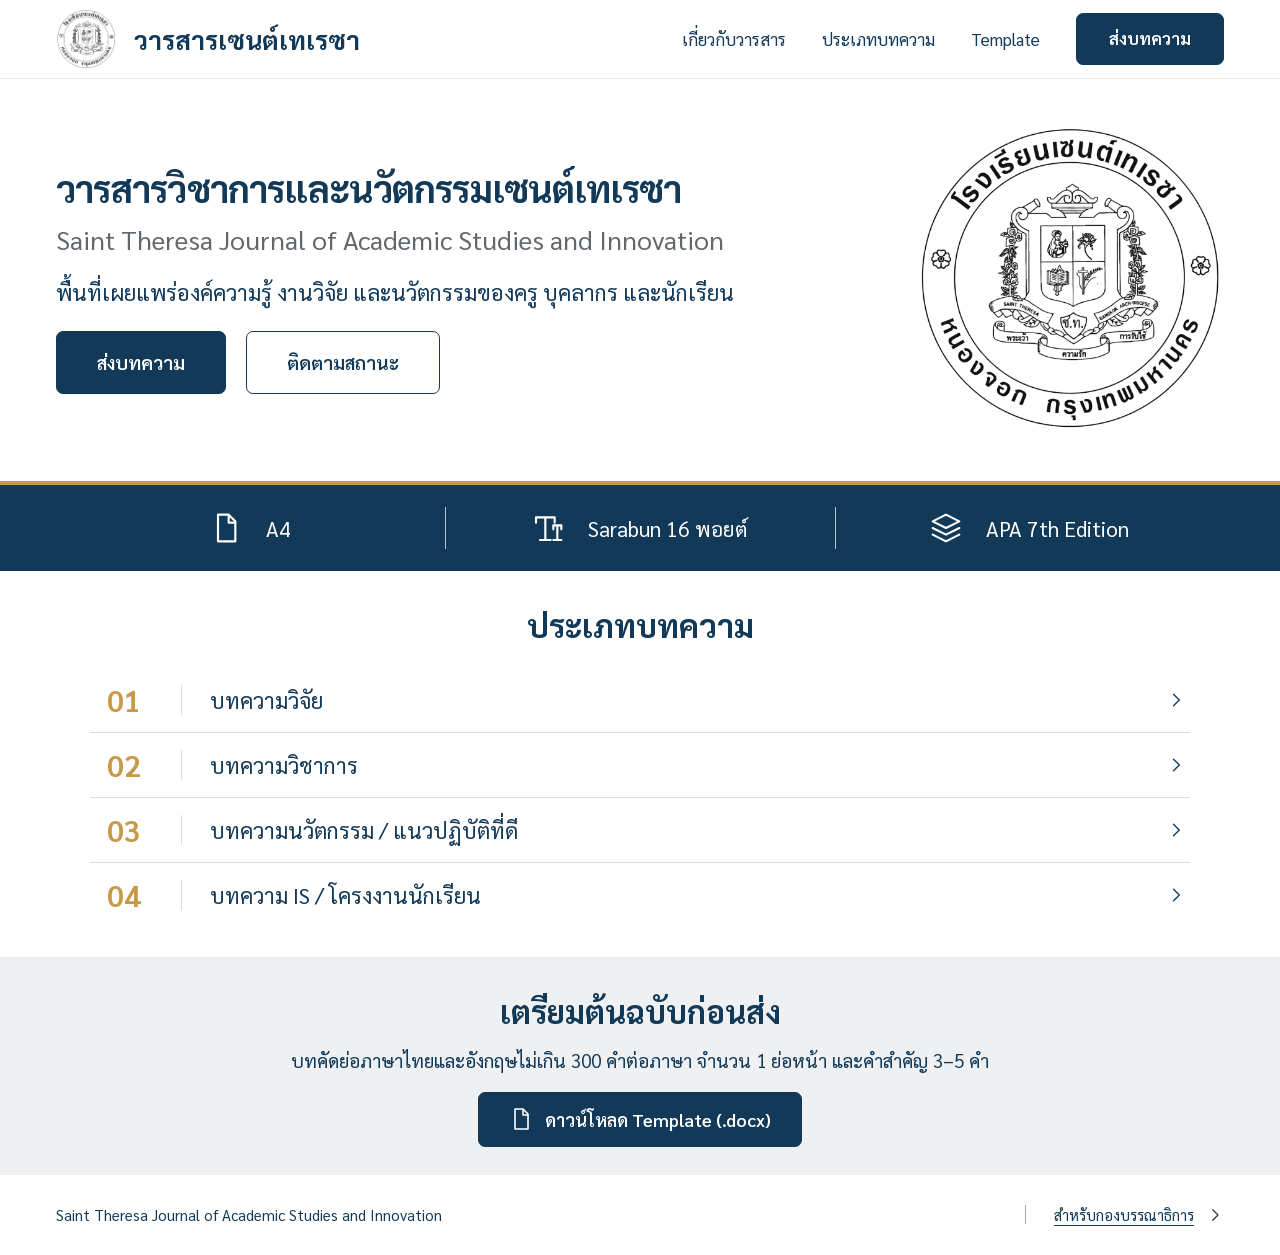
==== index.html @ ff56cbb2 "Create Saint Theresa journal website for GitHub Pages" ====
<!doctype html>
<html lang="th">
<head>
  <meta charset="utf-8">
  <meta name="viewport" content="width=device-width, initial-scale=1">
  <meta name="description" content="วารสารวิชาการและนวัตกรรมเซนต์เทเรซา — ข้อมูลประเภทบทความ หลักเกณฑ์การเตรียมต้นฉบับ ดาวน์โหลด Template และระบบส่งบทความ">
  <meta name="theme-color" content="#123a58">
  <title>วารสารวิชาการและนวัตกรรมเซนต์เทเรซา</title>
  <link rel="icon" href="assets/school-logo.png">
  <link rel="preconnect" href="https://fonts.googleapis.com">
  <link rel="preconnect" href="https://fonts.gstatic.com" crossorigin>
  <link href="https://fonts.googleapis.com/css2?family=Sarabun:wght@400;500;600;700&display=swap" rel="stylesheet">
  <link rel="stylesheet" href="styles.css">
</head>
<body>
  <a class="skip" href="#main">ข้ามไปยังเนื้อหาหลัก</a>
  <header>
    <div class="container header-inner">
      <a class="brand" href="./" aria-label="วารสารเซนต์เทเรซา หน้าแรก"><img src="assets/school-logo.png" width="60" height="60" alt="ตราโรงเรียนเซนต์เทเรซา"><span>วารสารเซนต์เทเรซา</span></a>
      <nav aria-label="เมนูหลัก"><a href="#about">เกี่ยวกับวารสาร</a><a href="#articles">ประเภทบทความ</a><a href="#template">Template</a><a class="button compact" data-system href="https://script.google.com/macros/s/AKfycbxb5OnjYHag-LLEslsB_XjbNtV1wnDvbtFGjgPA21SxSjks2SHEiTT_tfwL2RJU9UA9/exec">ส่งบทความ</a></nav>
    </div>
  </header>
  <main id="main">
    <section class="hero container" id="about" aria-labelledby="journal-title">
      <div class="hero-copy"><h1 id="journal-title">วารสารวิชาการและนวัตกรรมเซนต์เทเรซา</h1><p class="english" lang="en">Saint Theresa Journal of Academic Studies and Innovation</p><p class="intro">พื้นที่เผยแพร่องค์ความรู้ งานวิจัย และนวัตกรรมของครู บุคลากร และนักเรียน</p><div class="actions"><a class="button" data-system href="https://script.google.com/macros/s/AKfycbxb5OnjYHag-LLEslsB_XjbNtV1wnDvbtFGjgPA21SxSjks2SHEiTT_tfwL2RJU9UA9/exec">ส่งบทความ</a><a class="button outline" data-system href="https://script.google.com/macros/s/AKfycbxb5OnjYHag-LLEslsB_XjbNtV1wnDvbtFGjgPA21SxSjks2SHEiTT_tfwL2RJU9UA9/exec">ติดตามสถานะ</a></div></div>
      <img class="hero-logo" src="assets/school-logo.png" width="320" height="320" alt="ตราโรงเรียนเซนต์เทเรซา">
    </section>
    <section class="standards" aria-label="มาตรฐานต้นฉบับ"><div class="container standard-list">
      <p><svg viewBox="0 0 24 24" aria-hidden="true"><path d="M6 2h8l5 5v15H6zM14 2v6h5"/></svg><span>A4</span></p>
      <p><svg viewBox="0 0 24 24" aria-hidden="true"><path d="M3 8V4h14v4M10 4v17M6 21h8M16 13v-3h6v3M19 10v11M16 21h6"/></svg><span>Sarabun 16 พอยต์</span></p>
      <p><svg viewBox="0 0 24 24" aria-hidden="true"><path d="m2 7 10-5 10 5-10 5zM2 12l10 5 10-5M2 17l10 5 10-5"/></svg><span>APA 7th Edition</span></p>
    </div></section>
    <section id="articles" class="articles container" aria-labelledby="article-title"><h2 id="article-title">ประเภทบทความ</h2><div class="article-list">
      <details><summary><span class="number">01</span><span>บทความวิจัย</span><svg viewBox="0 0 24 24" aria-hidden="true"><path d="m9 5 7 7-7 7"/></svg></summary><div class="description"><p lang="en">Research Article</p><p>บทคัดย่อครอบคลุมวัตถุประสงค์ วิธีดำเนินการวิจัย กลุ่มตัวอย่างหรือกลุ่มเป้าหมาย เครื่องมือหรือวิธีเก็บข้อมูล ผลการวิจัย และข้อสรุปสำคัญ</p></div></details>
      <details><summary><span class="number">02</span><span>บทความวิชาการ</span><svg viewBox="0 0 24 24" aria-hidden="true"><path d="m9 5 7 7-7 7"/></svg></summary><div class="description"><p lang="en">Academic Article</p><p>บทคัดย่อครอบคลุมวัตถุประสงค์ ประเด็นสำคัญ การวิเคราะห์หรือสังเคราะห์องค์ความรู้ และข้อสรุป</p></div></details>
      <details><summary><span class="number">03</span><span>บทความนวัตกรรม / แนวปฏิบัติที่ดี</span><svg viewBox="0 0 24 24" aria-hidden="true"><path d="m9 5 7 7-7 7"/></svg></summary><div class="description"><p lang="en">Innovation / Best Practice Article</p><p>บทคัดย่อครอบคลุมวัตถุประสงค์ กลุ่มเป้าหมาย กระบวนการพัฒนา การนำไปใช้ ผลลัพธ์ และข้อสรุป</p></div></details>
      <details><summary><span class="number">04</span><span>บทความ IS / โครงงานนักเรียน</span><svg viewBox="0 0 24 24" aria-hidden="true"><path d="m9 5 7 7-7 7"/></svg></summary><div class="description"><p lang="en">Independent Study / Student Project Article</p><p>บทคัดย่อครอบคลุมวัตถุประสงค์ วิธีดำเนินการ ผลการศึกษาหรือผลการดำเนินงาน และข้อสรุป</p></div></details>
    </div></section>
    <section id="template" class="template" aria-labelledby="template-title"><div class="container"><h2 id="template-title">เตรียมต้นฉบับก่อนส่ง</h2><p>บทคัดย่อภาษาไทยและอังกฤษไม่เกิน 300 คำต่อภาษา จำนวน 1 ย่อหน้า และคำสำคัญ 3–5 คำ</p><a class="button download" href="downloads/STJ-Article-Templates.docx" download="STJ-Article-Templates.docx"><svg viewBox="0 0 24 24" aria-hidden="true"><path d="M6 2h8l5 5v15H6zM14 2v6h5"/></svg>ดาวน์โหลด Template (.docx)</a></div></section>
  </main>
  <footer class="container"><p lang="en">Saint Theresa Journal of Academic Studies and Innovation</p><a data-system href="https://script.google.com/macros/s/AKfycbxb5OnjYHag-LLEslsB_XjbNtV1wnDvbtFGjgPA21SxSjks2SHEiTT_tfwL2RJU9UA9/exec">สำหรับกองบรรณาธิการ<svg viewBox="0 0 24 24" aria-hidden="true"><path d="m9 5 7 7-7 7"/></svg></a></footer>
</body>
</html>
---- styles.css ----
:root{--navy:#123a58;--gold:#c89a48;--white:#fff;--light:#eef0f2;--line:#d6dfe3;--muted:#62676c;font-family:"Sarabun",Tahoma,sans-serif;color:var(--navy);background:var(--white);font-synthesis:none}*{box-sizing:border-box}html{scroll-behavior:smooth;scroll-padding-top:24px}body{margin:0}a{color:inherit;text-decoration:none}a,summary{-webkit-tap-highlight-color:transparent}a:focus-visible,summary:focus-visible{outline:3px solid var(--gold);outline-offset:5px}svg{width:28px;height:28px;fill:none;stroke:currentColor;stroke-width:1.6;stroke-linejoin:round;stroke-linecap:round;flex-shrink:0}.container{width:min(1290px,calc(100% - 112px));margin-inline:auto}.skip{position:absolute;top:8px;left:8px;background:var(--navy);color:white;padding:12px;transform:translateY(-150%);z-index:2}.skip:focus{transform:translateY(0)}header{border-bottom:1px solid #e5e9ec}.header-inner{min-height:78px;display:flex;align-items:center;justify-content:space-between;gap:24px}.brand{display:flex;align-items:center;gap:18px;font-size:26px;font-weight:700;white-space:nowrap}.brand img{object-fit:contain}nav{display:flex;align-items:center;gap:36px;font-size:17px}nav>a:not(.button):hover{color:#87652c}.button{display:inline-flex;align-items:center;justify-content:center;gap:12px;background:var(--navy);color:#fff;font-size:19px;line-height:1.5;font-weight:600;padding:16px 40px;border:1.5px solid var(--navy);border-radius:7px;min-height:56px;transition:background .15s,transform .15s}.button:hover{background:#0c2a40;transform:translateY(-1px)}.button.compact{font-size:17px;padding:12px 32px;min-height:48px}.button.outline{background:#fff;color:var(--navy)}.button.outline:hover{background:var(--light)}.hero{min-height:396px;display:grid;grid-template-columns:minmax(0,1fr) 310px;align-items:center;gap:64px;padding-block:44px 48px}.hero h1{font-size:clamp(30px,2.9vw,42px);font-weight:700;line-height:1.4;letter-spacing:-.025em;margin:0 0 6px}.english{font-size:clamp(20px,2.04vw,29px);line-height:1.5;color:var(--muted);margin:0 0 14px}.intro{font-size:22px;line-height:1.7;margin:0 0 20px}.actions{display:flex;flex-wrap:wrap;gap:20px}.hero-logo{width:100%;height:auto;object-fit:contain}.standards{background:var(--navy);color:white;border-top:4px solid var(--gold);padding-block:22px;margin-top:0}.standard-list{display:grid;grid-template-columns:repeat(3,1fr)}.standard-list p{margin:0;display:flex;align-items:center;justify-content:center;gap:24px;font-size:21px;min-height:42px}.standard-list p+p{border-left:1px solid #b5c6d2}.standard-list svg{width:32px;height:32px}h2{font-size:32px;line-height:1.4;margin:0 0 20px;font-weight:700}.articles{padding-block:32px 30px}.articles h2{text-align:center}.article-list{max-width:1100px;margin:auto}details{border-bottom:1px solid var(--line)}details:last-child{border-bottom:0}summary{display:grid;grid-template-columns:92px 1fr 24px;align-items:center;gap:28px;min-height:64px;cursor:pointer;list-style:none;font-size:22px}summary::-webkit-details-marker{display:none}summary:hover{background:#f8fafb}.number{font-size:30px;line-height:1;font-weight:700;color:var(--gold);border-right:1px solid var(--line);padding-left:17px}summary svg{width:20px;height:20px;transition:transform .2s}details[open] summary svg{transform:rotate(90deg)}.description{padding:0 40px 20px 120px;font-size:18px;line-height:1.7}.description p{margin:8px 0}.description p:first-child{color:var(--muted)}.template{text-align:center;background:var(--light);padding:32px 0 28px}.template h2{margin-bottom:10px}.template p{font-size:19px;line-height:1.7;margin:0 0 16px}.download{font-size:18px;padding:13px 30px;min-height:54px}.download svg{width:24px;height:24px}footer{min-height:80px;display:flex;justify-content:space-between;align-items:center;gap:24px;font-size:15px}footer p{margin:0}footer a{display:flex;align-items:center;gap:12px;text-decoration:underline;text-underline-offset:4px;border-left:1px solid #9ca9b3;padding-left:28px}footer svg{width:18px;height:18px}@media(max-width:1050px){.container{width:calc(100% - 64px)}.brand{font-size:22px;gap:12px}.brand img{width:50px;height:50px}nav{gap:20px;font-size:15px}.button.compact{padding:10px 22px}.hero{grid-template-columns:minmax(0,1fr) 245px;gap:32px}.intro{font-size:20px}.hero h1{font-size:34px}}@media(max-width:760px){.container{width:calc(100% - 40px)}.header-inner{padding-block:14px;flex-wrap:wrap;gap:12px}.brand{font-size:21px}nav{width:100%;justify-content:space-between;gap:10px;font-size:14px}.button.compact{font-size:14px;padding:8px 14px;min-height:40px}.hero{grid-template-columns:1fr;gap:20px;text-align:center;padding-block:28px 32px}.hero-logo{width:150px;grid-row:1;margin:auto}.hero h1{font-size:30px;letter-spacing:0;line-height:1.4}.english{font-size:18px}.intro{font-size:18px;line-height:1.7}.actions{justify-content:center;gap:12px}.button{font-size:17px;padding:12px 26px;min-height:50px}.standard-list{grid-template-columns:1fr;gap:14px}.standard-list p{font-size:18px;gap:16px;min-height:32px}.standard-list p+p{border:0}.standard-list svg{width:25px;height:25px}.standards{padding-block:20px}h2{font-size:27px}.articles{padding-block:28px}summary{grid-template-columns:60px 1fr 18px;gap:16px;font-size:18px;min-height:74px}.number{font-size:26px;padding-left:6px}.description{padding:0 10px 20px 76px;font-size:16px}.template{padding-block:28px}.template p{font-size:17px}.download{padding:12px 20px;font-size:17px}footer{flex-direction:column;align-items:flex-start;justify-content:center;padding-block:24px;gap:16px;font-size:14px}footer a{border-left:0;padding-left:0}}@media(prefers-reduced-motion:reduce){html{scroll-behavior:auto}*{transition:none!important}}
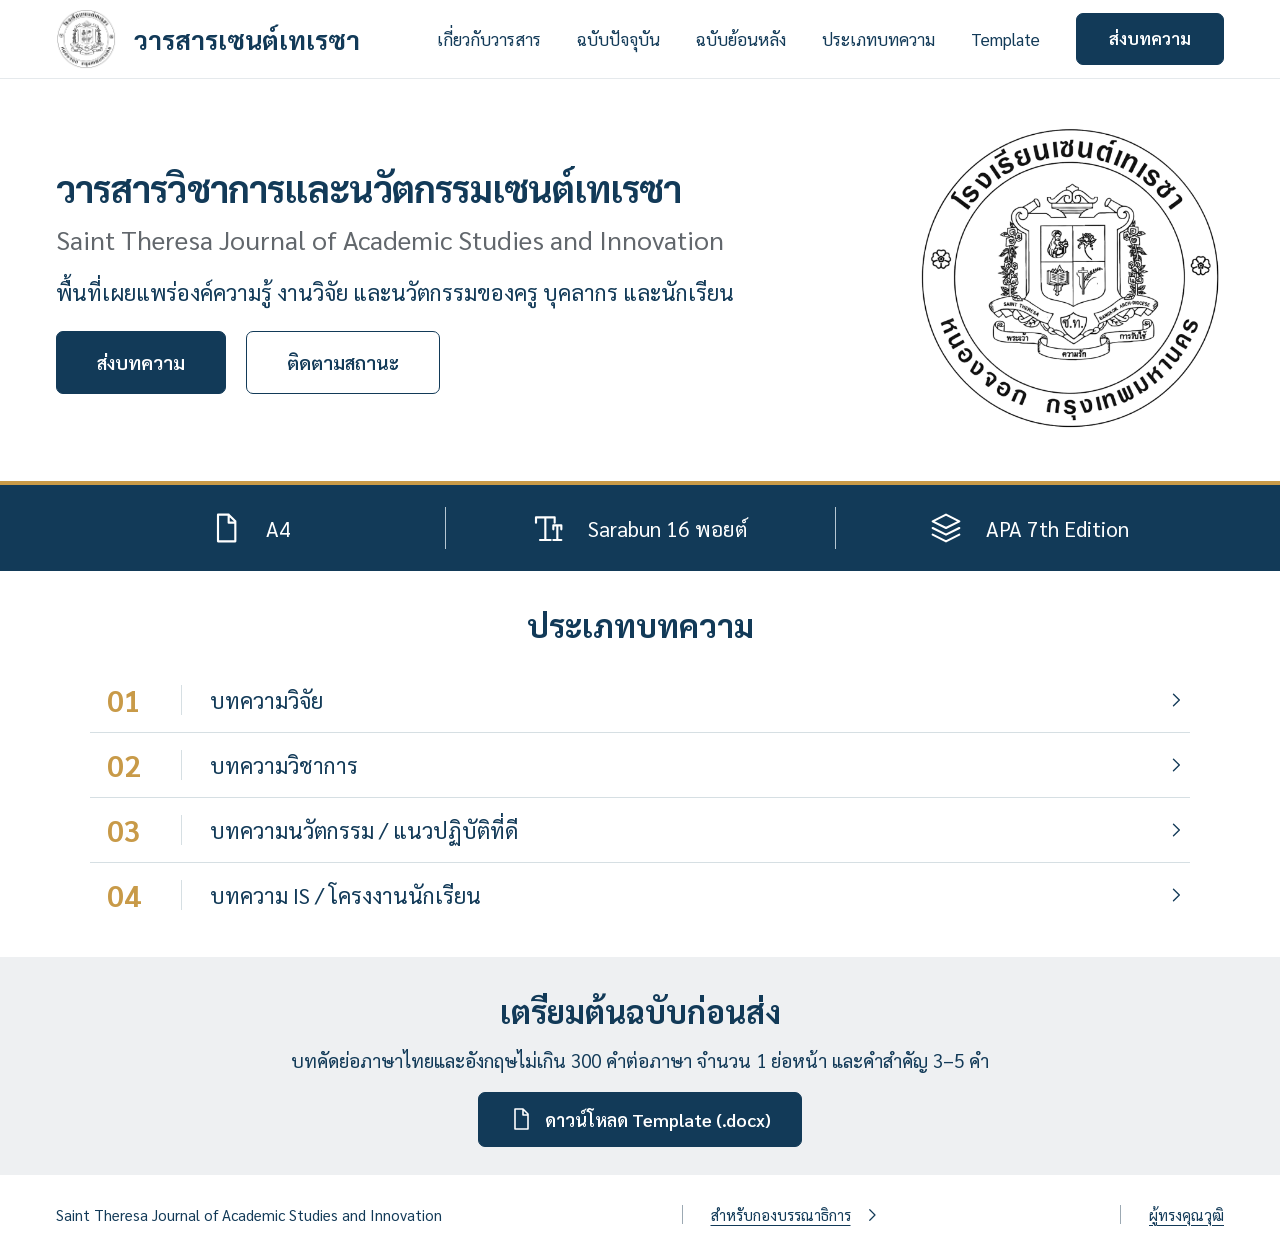
==== commit a08899ae: "Extend journal through blind peer review revisions proof and publication" ====
--- a/index.html
+++ b/index.html
@@ -11,18 +11,19 @@
   <link rel="preconnect" href="https://fonts.gstatic.com" crossorigin>
   <link href="https://fonts.googleapis.com/css2?family=Sarabun:wght@400;500;600;700&display=swap" rel="stylesheet">
   <link rel="stylesheet" href="styles.css">
+  <style>@media(max-width:760px){nav{gap:8px;font-size:13px}nav a{white-space:nowrap}.button.compact{font-size:13px;padding-inline:10px}}</style>
 </head>
 <body>
   <a class="skip" href="#main">ข้ามไปยังเนื้อหาหลัก</a>
   <header>
     <div class="container header-inner">
       <a class="brand" href="./" aria-label="วารสารเซนต์เทเรซา หน้าแรก"><img src="assets/school-logo.png" width="60" height="60" alt="ตราโรงเรียนเซนต์เทเรซา"><span>วารสารเซนต์เทเรซา</span></a>
-      <nav aria-label="เมนูหลัก"><a href="#about">เกี่ยวกับวารสาร</a><a href="#articles">ประเภทบทความ</a><a href="#template">Template</a><a class="button compact" data-system href="https://script.google.com/macros/s/AKfycbxb5OnjYHag-LLEslsB_XjbNtV1wnDvbtFGjgPA21SxSjks2SHEiTT_tfwL2RJU9UA9/exec">ส่งบทความ</a></nav>
+      <nav aria-label="เมนูหลัก"><a href="#about">เกี่ยวกับวารสาร</a><a href="publication.html#current">ฉบับปัจจุบัน</a><a href="publication.html#archives">ฉบับย้อนหลัง</a><a href="#articles">ประเภทบทความ</a><a href="#template">Template</a><a class="button compact" data-system href="system.html#submission">ส่งบทความ</a></nav>
     </div>
   </header>
   <main id="main">
     <section class="hero container" id="about" aria-labelledby="journal-title">
-      <div class="hero-copy"><h1 id="journal-title">วารสารวิชาการและนวัตกรรมเซนต์เทเรซา</h1><p class="english" lang="en">Saint Theresa Journal of Academic Studies and Innovation</p><p class="intro">พื้นที่เผยแพร่องค์ความรู้ งานวิจัย และนวัตกรรมของครู บุคลากร และนักเรียน</p><div class="actions"><a class="button" data-system href="https://script.google.com/macros/s/AKfycbxb5OnjYHag-LLEslsB_XjbNtV1wnDvbtFGjgPA21SxSjks2SHEiTT_tfwL2RJU9UA9/exec">ส่งบทความ</a><a class="button outline" data-system href="https://script.google.com/macros/s/AKfycbxb5OnjYHag-LLEslsB_XjbNtV1wnDvbtFGjgPA21SxSjks2SHEiTT_tfwL2RJU9UA9/exec">ติดตามสถานะ</a></div></div>
+      <div class="hero-copy"><h1 id="journal-title">วารสารวิชาการและนวัตกรรมเซนต์เทเรซา</h1><p class="english" lang="en">Saint Theresa Journal of Academic Studies and Innovation</p><p class="intro">พื้นที่เผยแพร่องค์ความรู้ งานวิจัย และนวัตกรรมของครู บุคลากร และนักเรียน</p><div class="actions"><a class="button" data-system href="system.html#submission">ส่งบทความ</a><a class="button outline" data-system href="system.html#tracking">ติดตามสถานะ</a></div></div>
       <img class="hero-logo" src="assets/school-logo.png" width="320" height="320" alt="ตราโรงเรียนเซนต์เทเรซา">
     </section>
     <section class="standards" aria-label="มาตรฐานต้นฉบับ"><div class="container standard-list">
@@ -38,6 +39,6 @@
     </div></section>
     <section id="template" class="template" aria-labelledby="template-title"><div class="container"><h2 id="template-title">เตรียมต้นฉบับก่อนส่ง</h2><p>บทคัดย่อภาษาไทยและอังกฤษไม่เกิน 300 คำต่อภาษา จำนวน 1 ย่อหน้า และคำสำคัญ 3–5 คำ</p><a class="button download" href="downloads/STJ-Article-Templates.docx" download="STJ-Article-Templates.docx"><svg viewBox="0 0 24 24" aria-hidden="true"><path d="M6 2h8l5 5v15H6zM14 2v6h5"/></svg>ดาวน์โหลด Template (.docx)</a></div></section>
   </main>
-  <footer class="container"><p lang="en">Saint Theresa Journal of Academic Studies and Innovation</p><a data-system href="https://script.google.com/macros/s/AKfycbxb5OnjYHag-LLEslsB_XjbNtV1wnDvbtFGjgPA21SxSjks2SHEiTT_tfwL2RJU9UA9/exec">สำหรับกองบรรณาธิการ<svg viewBox="0 0 24 24" aria-hidden="true"><path d="m9 5 7 7-7 7"/></svg></a></footer>
+  <footer class="container"><p lang="en">Saint Theresa Journal of Academic Studies and Innovation</p><a data-system href="system.html#editor">สำหรับกองบรรณาธิการ<svg viewBox="0 0 24 24" aria-hidden="true"><path d="m9 5 7 7-7 7"/></svg></a><a href="reviewer.html">ผู้ทรงคุณวุฒิ</a></footer>
 </body>
 </html>
